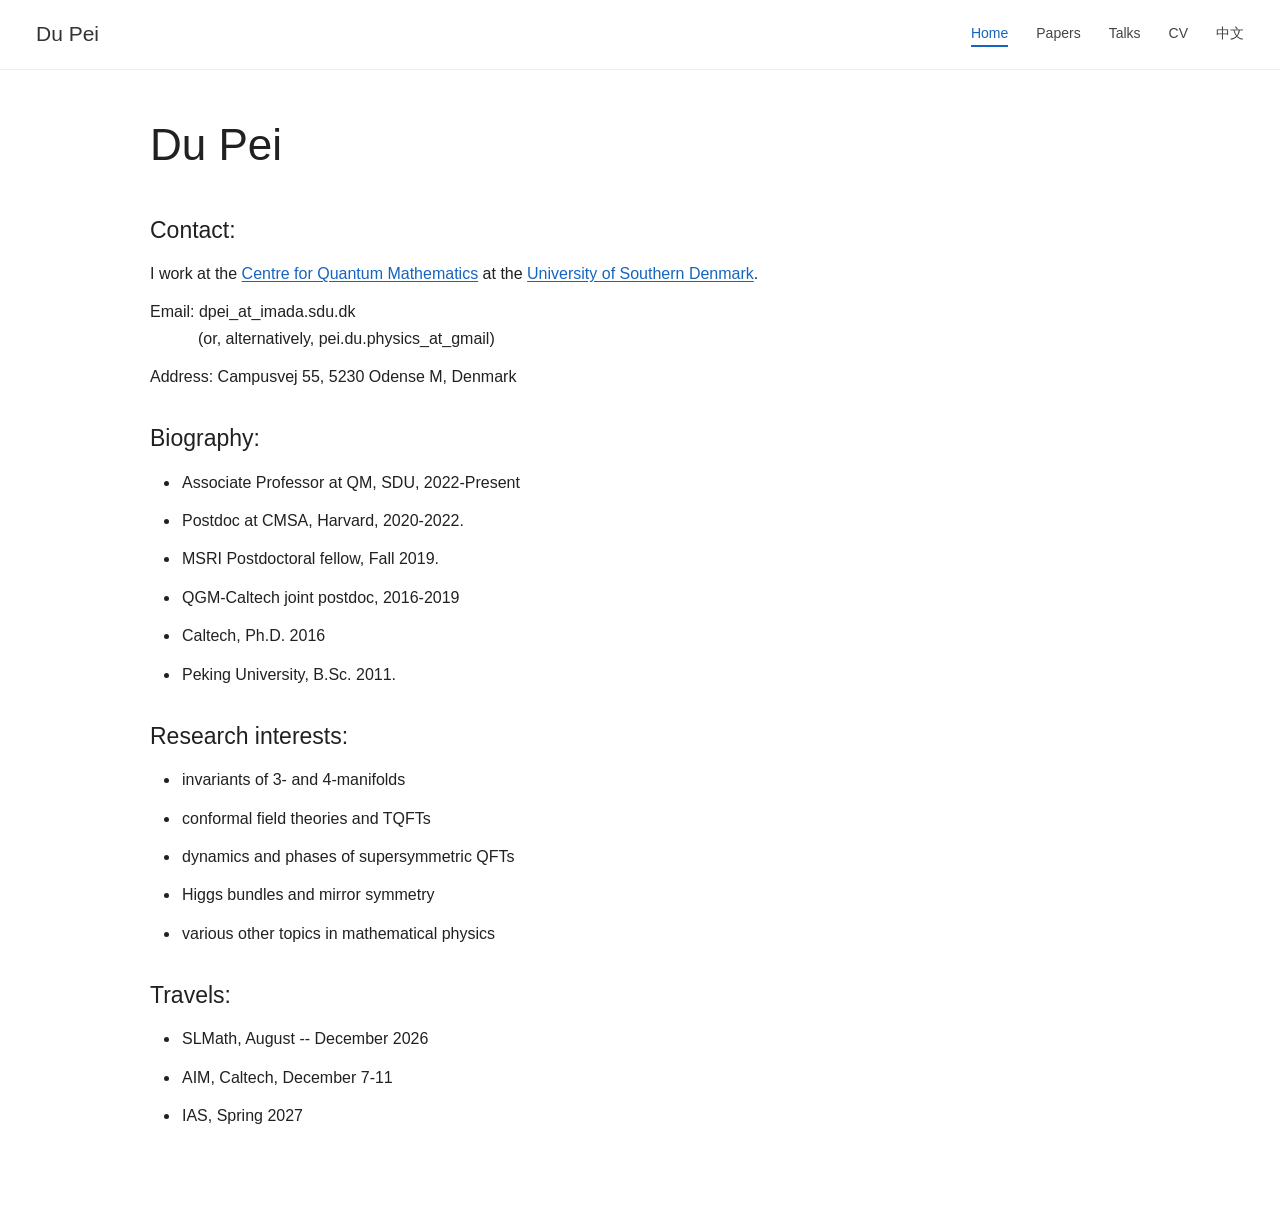
==== index.html @ ae13044e "Publish academic homepage with papers, talks, CV and Chinese versions" ====
<!doctype html>
<html lang="en"><head><meta charset="utf-8"><meta name="viewport" content="width=device-width,initial-scale=1">
<title>Du Pei</title><link rel="stylesheet" href="style.css"><script src="language.js" defer></script></head>
<body><a class="skip" href="#main">Skip to content</a>
<header class="site-header"><a class="site-name" href="index.html">Du Pei</a>
<nav aria-label="Main navigation"><a href="index.html" aria-current="page">Home</a><a href="papers.html">Papers</a><a href="talks.html">Talks</a><a href="assets/du-pei-cv-homepage.pdf">CV</a><a href="zh.html" lang="zh">中文</a></nav></header>
<main id="main"><h1>Du Pei</h1>
<section id="contact"><h2>Contact:</h2>
<p>I work at the <a href="https://www.sdu.dk/en/forskning/qm">Centre for Quantum Mathematics</a> at the <a href="https://www.sdu.dk/en">University of Southern Denmark</a>.</p>
<p>Email: dpei_at_imada.sdu.dk<br><span class="alternate-email">(or, alternatively, pei.du.physics_at_gmail)</span></p>
<p>Address: Campusvej 55, 5230 Odense M, Denmark</p></section>
<section id="biography"><h2>Biography:</h2><ul>
<li>Associate Professor at QM, SDU, 2022-Present</li>
<li>Postdoc at CMSA, Harvard, 2020-2022.</li>
<li>MSRI Postdoctoral fellow, Fall 2019.</li>
<li>QGM-Caltech joint postdoc, 2016-2019</li>
<li>Caltech, Ph.D. 2016</li>
<li>Peking University, B.Sc. 2011.</li></ul></section>
<section id="research"><h2>Research interests:</h2><ul>
<li>invariants of 3- and 4-manifolds</li><li>conformal field theories and TQFTs</li>
<li>dynamics and phases of supersymmetric QFTs</li><li>Higgs bundles and mirror symmetry</li>
<li>various other topics in mathematical physics</li></ul></section>
<section id="travels"><h2>Travels:</h2><ul>


<li>SLMath, August -- December 2026</li>
<li>AIM, Caltech, December 7-11</li><li>IAS, Spring 2027</li></ul></section>
</main></body></html>
---- style.css ----
*{box-sizing:border-box}
body{margin:0;background:white;color:#212121;font:16px/1.65 Arial,Helvetica,sans-serif}
a{color:#1565c0;text-decoration:underline;text-underline-offset:2px}a:hover{color:#0d47a1}a:focus-visible{outline:2px solid #1565c0;outline-offset:4px}
.site-header{display:flex;align-items:center;justify-content:space-between;gap:24px;padding:17px 36px;border-bottom:1px solid #eee}.site-name{color:#333;font-size:21px;text-decoration:none}
nav{display:flex;gap:28px;flex-wrap:wrap}nav a{color:#444;font-size:14px;text-decoration:none}nav a[aria-current="page"]{color:#1565c0;border-bottom:2px solid #1565c0}
.site-header{position:relative}.site-header nav{margin-left:auto}.language-switch{margin:0;white-space:nowrap;font-size:14px}.language-switch a{margin:0 3px}
@media(max-width:640px){.site-header nav{margin-left:0}.language-switch{position:absolute;right:20px;top:18px}}
main{max-width:1060px;margin:0 auto;padding:35px 40px 70px}h1{font-size:44px;font-weight:400;line-height:1.25;margin:12px 0 42px}h2{font-size:23px;font-weight:400;line-height:1.4;margin:32px 0 15px}p{margin:12px 0}ul{padding-left:30px;margin:12px 0 26px}li{padding-left:2px;margin:12px 0;overflow-wrap:anywhere}.alternate-email{padding-left:48px}.skip{position:absolute;left:10px;top:-100px;background:white;padding:8px}.skip:focus{top:8px}
@media(max-width:640px){.site-header{padding:15px 20px;align-items:flex-start;flex-direction:column;gap:12px}nav{gap:24px}main{padding:25px 22px 50px}h1{font-size:36px;margin-bottom:30px}h2{font-size:22px}.alternate-email{padding-left:20px}}
@media print{.site-header nav,.skip{display:none}main{max-width:none;padding:10px}body{font-size:11pt}a{color:inherit}li{break-inside:avoid}}
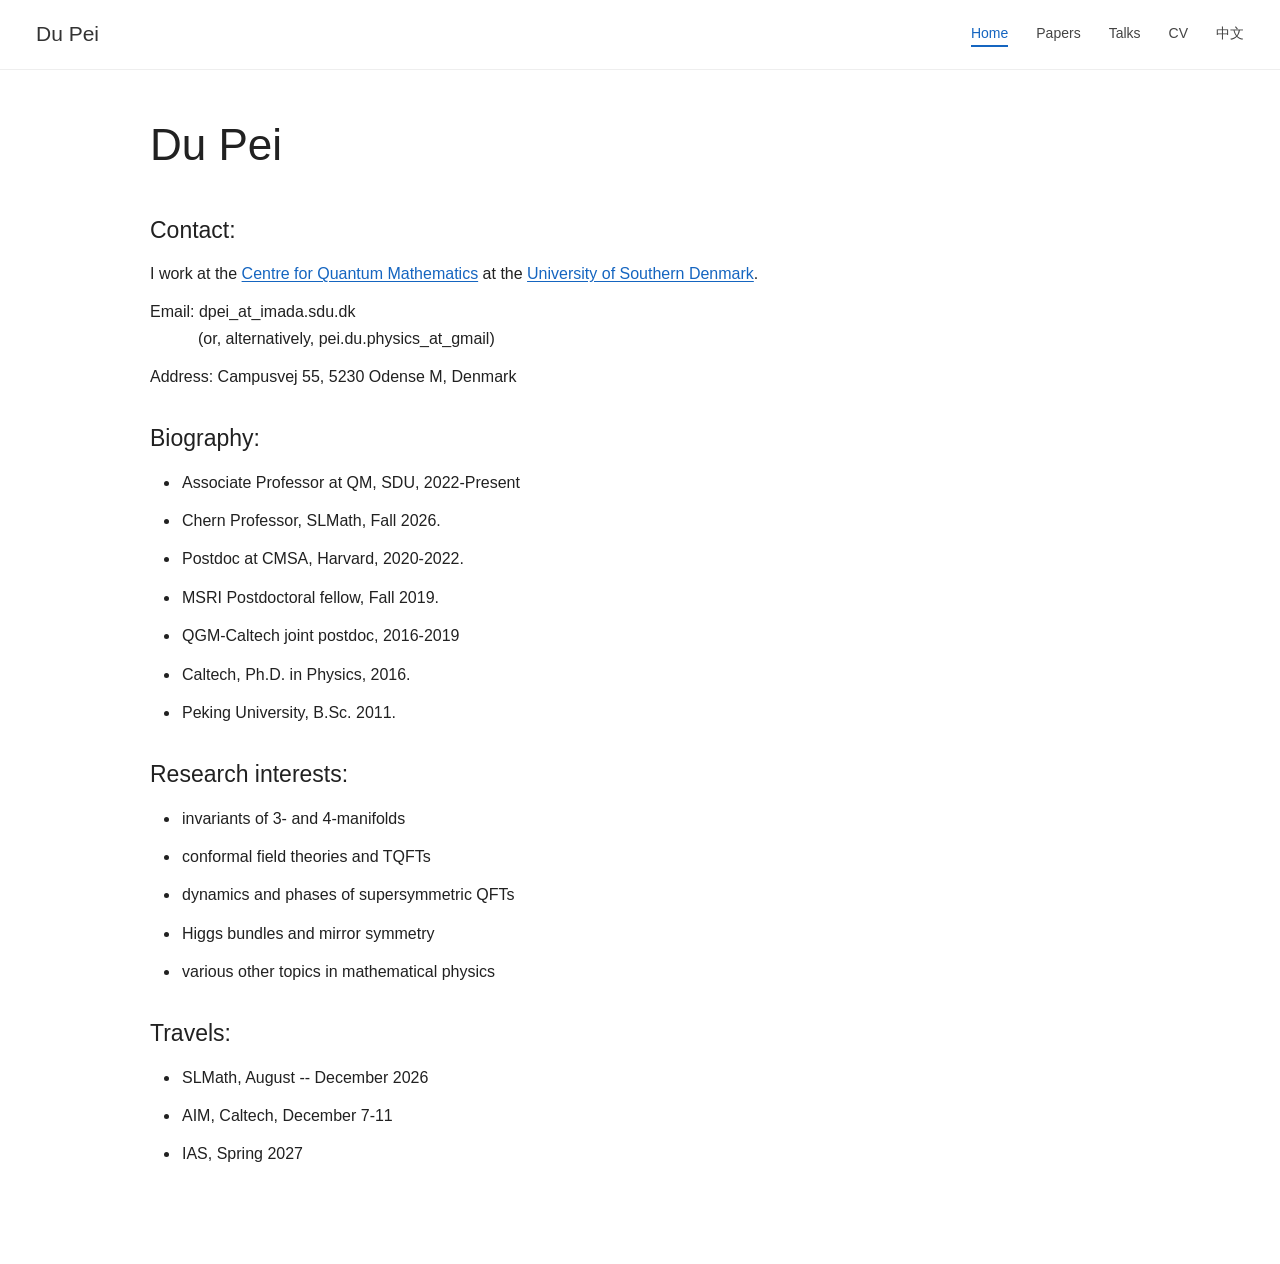
==== commit c421f57c: "Add Chern professorship and specify physics PhD in homepage biography" ====
--- a/index.html
+++ b/index.html
@@ -11,10 +11,11 @@
 <p>Address: Campusvej 55, 5230 Odense M, Denmark</p></section>
 <section id="biography"><h2>Biography:</h2><ul>
 <li>Associate Professor at QM, SDU, 2022-Present</li>
+<li>Chern Professor, SLMath, Fall 2026.</li>
 <li>Postdoc at CMSA, Harvard, 2020-2022.</li>
 <li>MSRI Postdoctoral fellow, Fall 2019.</li>
 <li>QGM-Caltech joint postdoc, 2016-2019</li>
-<li>Caltech, Ph.D. 2016</li>
+<li>Caltech, Ph.D. in Physics, 2016.</li>
 <li>Peking University, B.Sc. 2011.</li></ul></section>
 <section id="research"><h2>Research interests:</h2><ul>
 <li>invariants of 3- and 4-manifolds</li><li>conformal field theories and TQFTs</li>
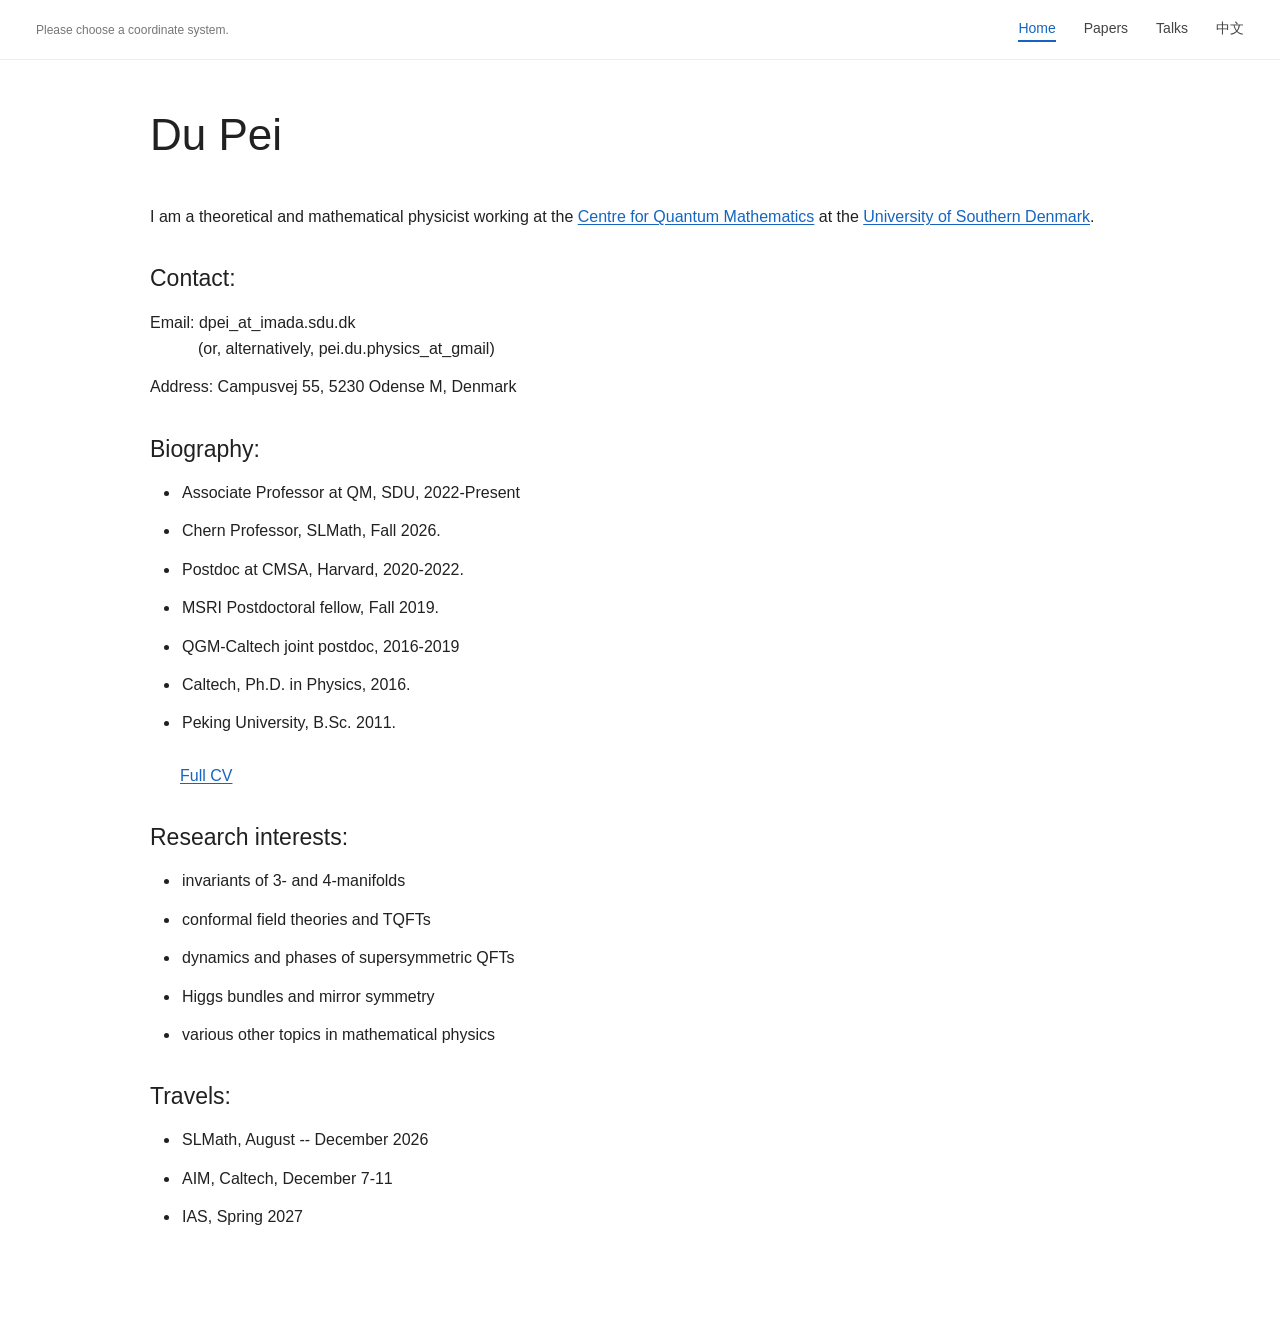
==== commit 89b1a956: "Update website" ====
--- a/index.html
+++ b/index.html
@@ -1,12 +1,13 @@
 <!doctype html>
 <html lang="en"><head><meta charset="utf-8"><meta name="viewport" content="width=device-width,initial-scale=1">
-<title>Du Pei</title><link rel="stylesheet" href="style.css"><script src="language.js" defer></script></head>
+<title>Du Pei</title><link rel="stylesheet" href="style.css"><script src="language.js" defer></script><script src="header.js" defer></script><script id="header-lines" type="application/json">[{"id": "H01", "text": "Hello."}, {"id": "H02", "text": "Hi!"}, {"id": "H03", "text": "Welcome."}, {"id": "H04", "text": "Thanks for shopping here; you won’t be charged—if you’re neutral…"}, {"id": "H05", "text": "Thanks for being local and unitary."}, {"id": "H06", "text": "A local chart."}, {"id": "H07", "text": "Locally well defined."}, {"id": "H08", "text": "Globally under construction."}, {"id": "H10", "text": "Some coordinates may help."}, {"id": "H11", "text": "In good coordinates."}, {"id": "H12", "text": "A point of contact."}, {"id": "H13", "text": "A work in progress."}, {"id": "H14", "text": "Please choose a coordinate system."}, {"id": "H19", "text": "This space is connected."}, {"id": "H20", "text": "At a generic point."}, {"id": "H25", "text": "Current state, subject to revision."}, {"id": "H26", "text": "Between two calculations."}, {"id": "H27", "text": "Here, for now."}, {"id": "H30", "text": "Thank you for visiting."}]</script></head>
 <body><a class="skip" href="#main">Skip to content</a>
-<header class="site-header"><a class="site-name" href="index.html">Du Pei</a>
-<nav aria-label="Main navigation"><a href="index.html" aria-current="page">Home</a><a href="papers.html">Papers</a><a href="talks.html">Talks</a><a href="assets/du-pei-cv-homepage.pdf">CV</a><a href="zh.html" lang="zh">中文</a></nav></header>
+<header class="site-header"><a class="site-tagline" href="index.html" aria-label="Du Pei — Home">Locally well defined.</a>
+<nav aria-label="Main navigation"><a href="index.html" aria-current="page">Home</a><a href="papers.html">Papers</a><a href="talks.html">Talks</a><a href="zh.html" lang="zh">中文</a></nav></header>
 <main id="main"><h1>Du Pei</h1>
+<p>I am a theoretical and mathematical physicist working at the <a href="https://www.sdu.dk/en/forskning/qm">Centre for Quantum Mathematics</a> at the <a href="https://www.sdu.dk/en">University of Southern Denmark</a>.</p>
 <section id="contact"><h2>Contact:</h2>
-<p>I work at the <a href="https://www.sdu.dk/en/forskning/qm">Centre for Quantum Mathematics</a> at the <a href="https://www.sdu.dk/en">University of Southern Denmark</a>.</p>
+
 <p>Email: dpei_at_imada.sdu.dk<br><span class="alternate-email">(or, alternatively, pei.du.physics_at_gmail)</span></p>
 <p>Address: Campusvej 55, 5230 Odense M, Denmark</p></section>
 <section id="biography"><h2>Biography:</h2><ul>
@@ -16,7 +17,7 @@
 <li>MSRI Postdoctoral fellow, Fall 2019.</li>
 <li>QGM-Caltech joint postdoc, 2016-2019</li>
 <li>Caltech, Ph.D. in Physics, 2016.</li>
-<li>Peking University, B.Sc. 2011.</li></ul></section>
+<li>Peking University, B.Sc. 2011.</li></ul><p class="cv-link"><a href="assets/du-pei-cv-homepage.pdf">Full CV</a></p></section>
 <section id="research"><h2>Research interests:</h2><ul>
 <li>invariants of 3- and 4-manifolds</li><li>conformal field theories and TQFTs</li>
 <li>dynamics and phases of supersymmetric QFTs</li><li>Higgs bundles and mirror symmetry</li>
@@ -26,4 +27,4 @@
 
 <li>SLMath, August -- December 2026</li>
 <li>AIM, Caltech, December 7-11</li><li>IAS, Spring 2027</li></ul></section>
-</main></body></html>
+</main><script>(()=>{if(location.protocol!=="https:"||!["du-pei-physics.github.io"].includes(location.hostname))return;const s=document.createElement("script");s.async=true;s.dataset.goatcounter="https://dpei.goatcounter.com/count";s.src="https://gc.zgo.at/count.js";document.head.appendChild(s);})();</script></body></html>
--- a/style.css
+++ b/style.css
@@ -1,10 +1,10 @@
 *{box-sizing:border-box}
 body{margin:0;background:white;color:#212121;font:16px/1.65 Arial,Helvetica,sans-serif}
 a{color:#1565c0;text-decoration:underline;text-underline-offset:2px}a:hover{color:#0d47a1}a:focus-visible{outline:2px solid #1565c0;outline-offset:4px}
-.site-header{display:flex;align-items:center;justify-content:space-between;gap:24px;padding:17px 36px;border-bottom:1px solid #eee}.site-name{color:#333;font-size:21px;text-decoration:none}
-nav{display:flex;gap:28px;flex-wrap:wrap}nav a{color:#444;font-size:14px;text-decoration:none}nav a[aria-current="page"]{color:#1565c0;border-bottom:2px solid #1565c0}
+.site-header{display:flex;align-items:center;justify-content:space-between;gap:24px;padding:17px 36px;border-bottom:1px solid #eee}.site-tagline{color:#767676;font-size:12px;line-height:1.5;text-decoration:none;max-width:36rem;min-width:0}.site-tagline:hover{color:#666}
+nav{display:flex;gap:28px;flex-wrap:wrap;flex-shrink:0}nav a{color:#444;font-size:14px;text-decoration:none}nav a[aria-current="page"]{color:#1565c0;border-bottom:2px solid #1565c0}
 .site-header{position:relative}.site-header nav{margin-left:auto}.language-switch{margin:0;white-space:nowrap;font-size:14px}.language-switch a{margin:0 3px}
-@media(max-width:640px){.site-header nav{margin-left:0}.language-switch{position:absolute;right:20px;top:18px}}
-main{max-width:1060px;margin:0 auto;padding:35px 40px 70px}h1{font-size:44px;font-weight:400;line-height:1.25;margin:12px 0 42px}h2{font-size:23px;font-weight:400;line-height:1.4;margin:32px 0 15px}p{margin:12px 0}ul{padding-left:30px;margin:12px 0 26px}li{padding-left:2px;margin:12px 0;overflow-wrap:anywhere}.alternate-email{padding-left:48px}.skip{position:absolute;left:10px;top:-100px;background:white;padding:8px}.skip:focus{top:8px}
+@media(max-width:640px){.site-header nav{margin-left:0}.language-switch{position:absolute;right:20px;top:18px}.site-header:has(.language-switch) .site-tagline{padding-right:60px}}
+main{max-width:1060px;margin:0 auto;padding:35px 40px 70px}h1{font-size:44px;font-weight:400;line-height:1.25;margin:12px 0 42px}h2{font-size:23px;font-weight:400;line-height:1.4;margin:32px 0 15px}p{margin:12px 0}ul{padding-left:30px;margin:12px 0 26px}li{padding-left:2px;margin:12px 0;overflow-wrap:anywhere}.cv-link{padding-left:30px}.alternate-email{padding-left:48px}.skip{position:absolute;left:10px;top:-100px;background:white;padding:8px}.skip:focus{top:8px}
 @media(max-width:640px){.site-header{padding:15px 20px;align-items:flex-start;flex-direction:column;gap:12px}nav{gap:24px}main{padding:25px 22px 50px}h1{font-size:36px;margin-bottom:30px}h2{font-size:22px}.alternate-email{padding-left:20px}}
 @media print{.site-header nav,.skip{display:none}main{max-width:none;padding:10px}body{font-size:11pt}a{color:inherit}li{break-inside:avoid}}
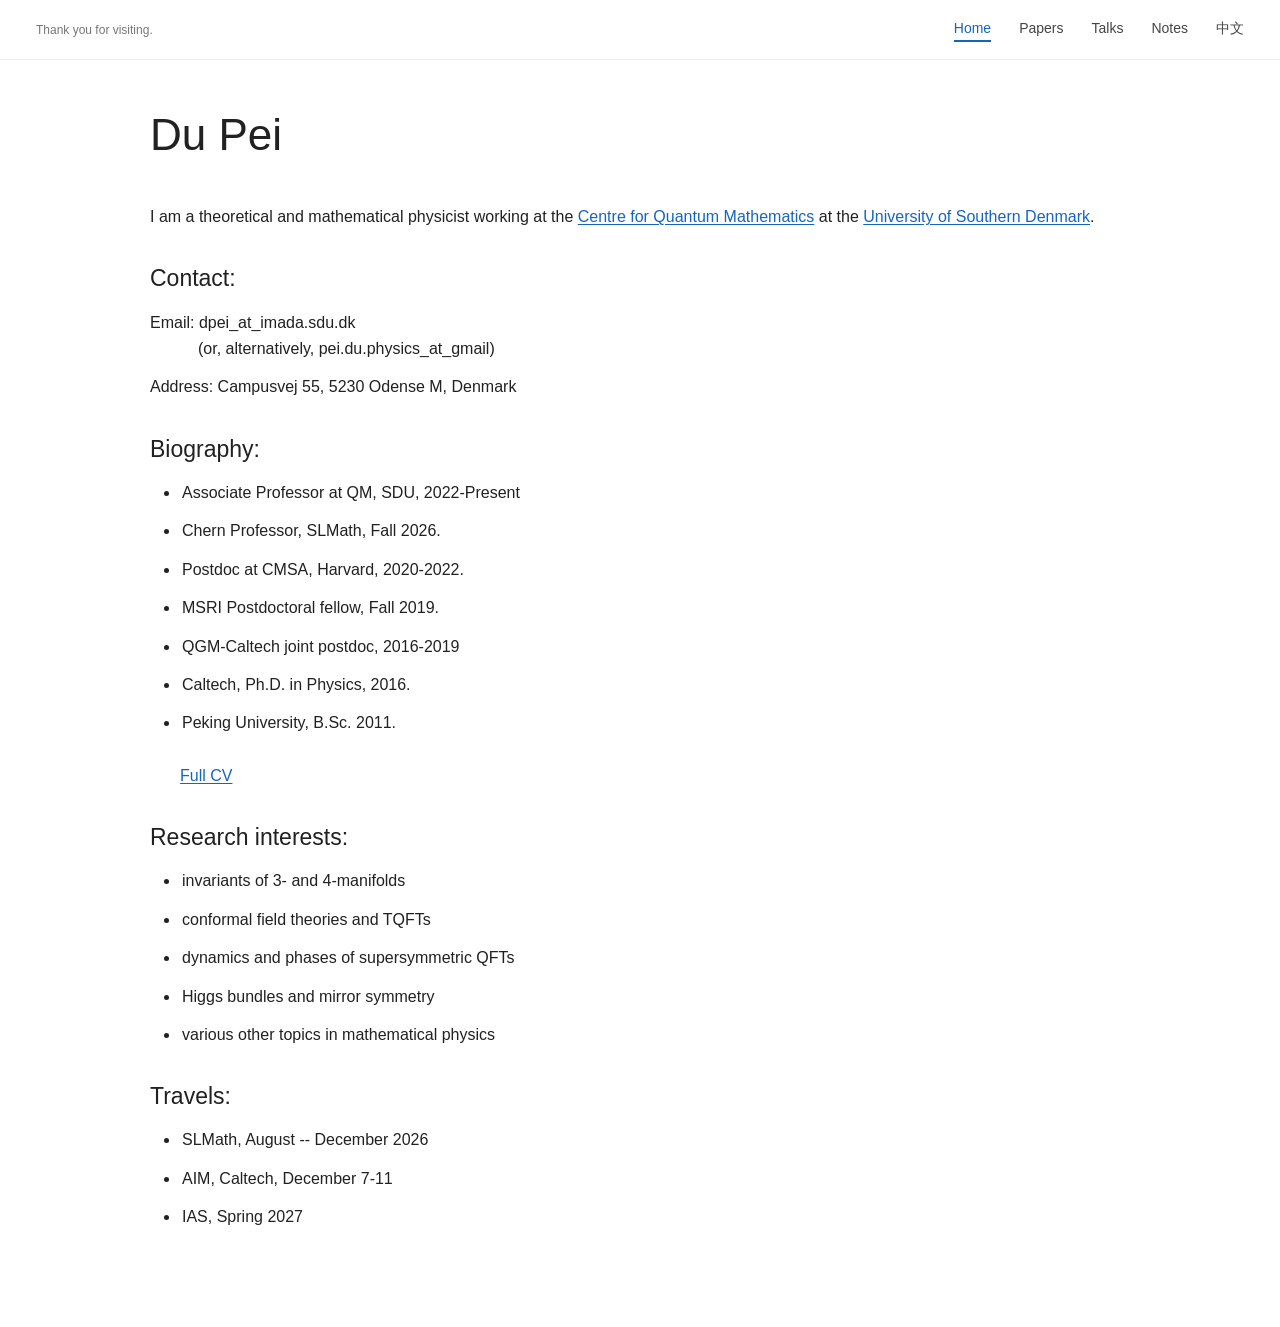
==== commit f96d96f3: "Update website" ====
--- a/index.html
+++ b/index.html
@@ -3,7 +3,7 @@
 <title>Du Pei</title><link rel="stylesheet" href="style.css"><script src="language.js" defer></script><script src="header.js" defer></script><script id="header-lines" type="application/json">[{"id": "H01", "text": "Hello."}, {"id": "H02", "text": "Hi!"}, {"id": "H03", "text": "Welcome."}, {"id": "H04", "text": "Thanks for shopping here; you won’t be charged—if you’re neutral…"}, {"id": "H05", "text": "Thanks for being local and unitary."}, {"id": "H06", "text": "A local chart."}, {"id": "H07", "text": "Locally well defined."}, {"id": "H08", "text": "Globally under construction."}, {"id": "H10", "text": "Some coordinates may help."}, {"id": "H11", "text": "In good coordinates."}, {"id": "H12", "text": "A point of contact."}, {"id": "H13", "text": "A work in progress."}, {"id": "H14", "text": "Please choose a coordinate system."}, {"id": "H19", "text": "This space is connected."}, {"id": "H20", "text": "At a generic point."}, {"id": "H25", "text": "Current state, subject to revision."}, {"id": "H26", "text": "Between two calculations."}, {"id": "H27", "text": "Here, for now."}, {"id": "H30", "text": "Thank you for visiting."}]</script></head>
 <body><a class="skip" href="#main">Skip to content</a>
 <header class="site-header"><a class="site-tagline" href="index.html" aria-label="Du Pei — Home">Locally well defined.</a>
-<nav aria-label="Main navigation"><a href="index.html" aria-current="page">Home</a><a href="papers.html">Papers</a><a href="talks.html">Talks</a><a href="zh.html" lang="zh">中文</a></nav></header>
+<nav aria-label="Main navigation"><a href="index.html" aria-current="page">Home</a><a href="papers.html">Papers</a><a href="talks.html">Talks</a><a href="notes.html">Notes</a><a href="zh.html" lang="zh">中文</a></nav></header>
 <main id="main"><h1>Du Pei</h1>
 <p>I am a theoretical and mathematical physicist working at the <a href="https://www.sdu.dk/en/forskning/qm">Centre for Quantum Mathematics</a> at the <a href="https://www.sdu.dk/en">University of Southern Denmark</a>.</p>
 <section id="contact"><h2>Contact:</h2>
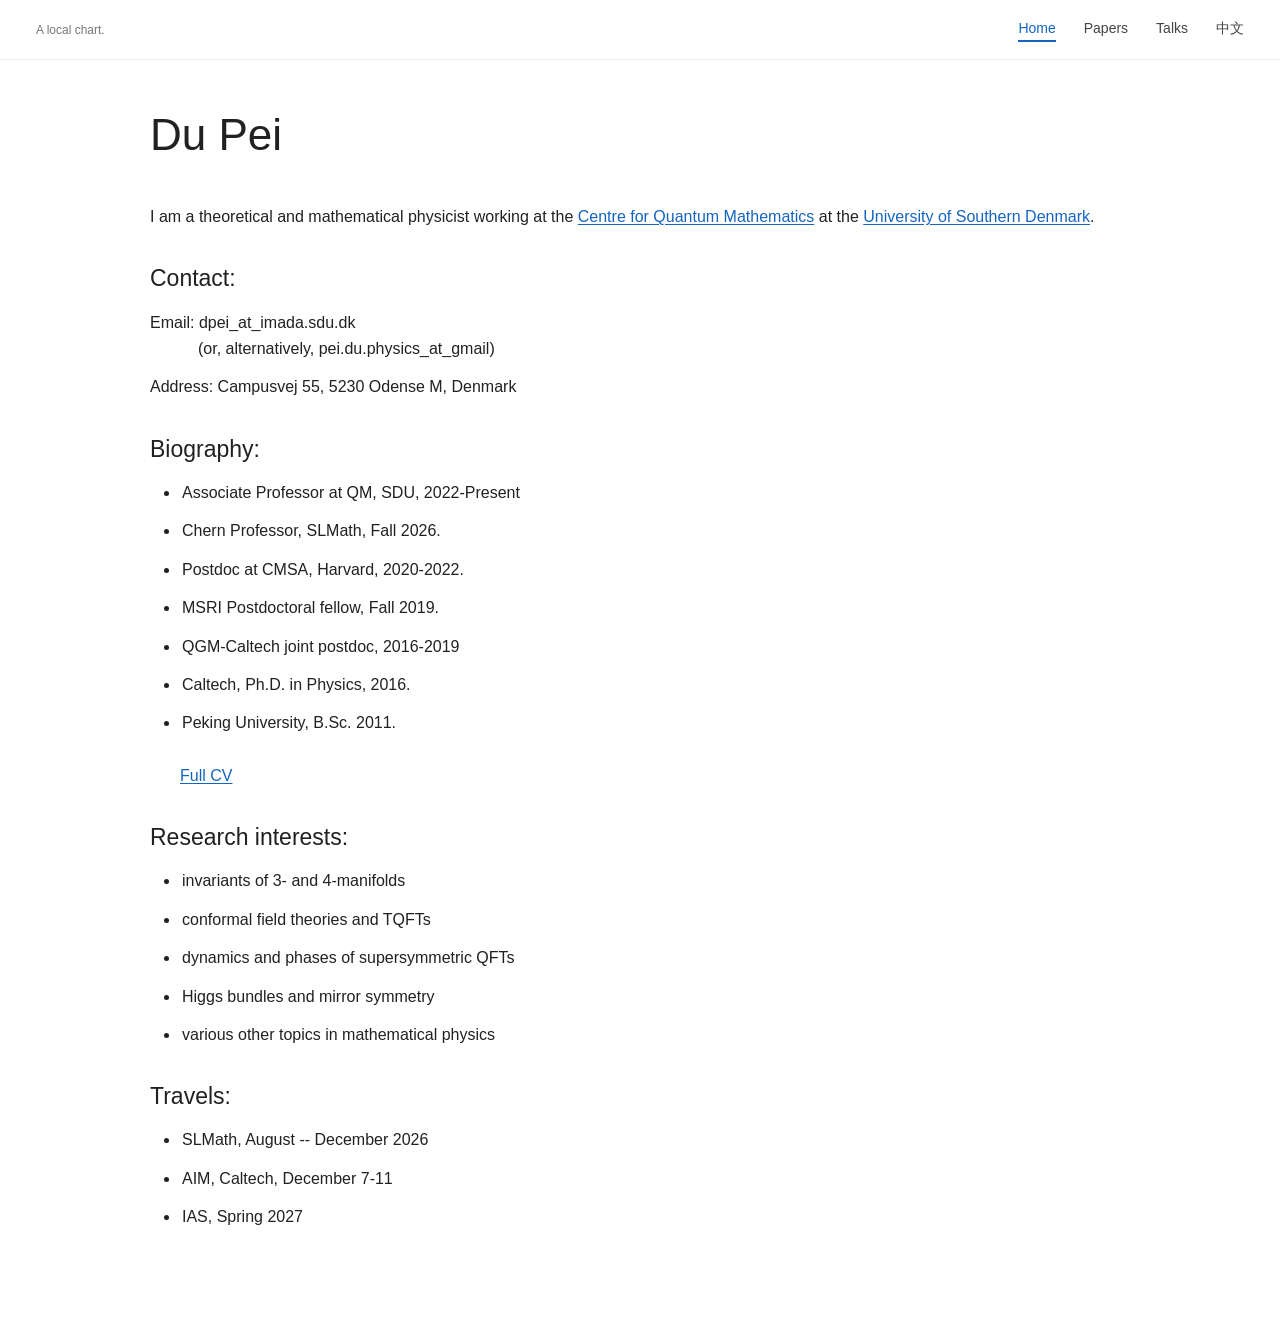
==== commit 27086a45: "Update website" ====
--- a/index.html
+++ b/index.html
@@ -3,7 +3,7 @@
 <title>Du Pei</title><link rel="stylesheet" href="style.css"><script src="language.js" defer></script><script src="header.js" defer></script><script id="header-lines" type="application/json">[{"id": "H01", "text": "Hello."}, {"id": "H02", "text": "Hi!"}, {"id": "H03", "text": "Welcome."}, {"id": "H04", "text": "Thanks for shopping here; you won’t be charged—if you’re neutral…"}, {"id": "H05", "text": "Thanks for being local and unitary."}, {"id": "H06", "text": "A local chart."}, {"id": "H07", "text": "Locally well defined."}, {"id": "H08", "text": "Globally under construction."}, {"id": "H10", "text": "Some coordinates may help."}, {"id": "H11", "text": "In good coordinates."}, {"id": "H12", "text": "A point of contact."}, {"id": "H13", "text": "A work in progress."}, {"id": "H14", "text": "Please choose a coordinate system."}, {"id": "H19", "text": "This space is connected."}, {"id": "H20", "text": "At a generic point."}, {"id": "H25", "text": "Current state, subject to revision."}, {"id": "H26", "text": "Between two calculations."}, {"id": "H27", "text": "Here, for now."}, {"id": "H30", "text": "Thank you for visiting."}]</script></head>
 <body><a class="skip" href="#main">Skip to content</a>
 <header class="site-header"><a class="site-tagline" href="index.html" aria-label="Du Pei — Home">Locally well defined.</a>
-<nav aria-label="Main navigation"><a href="index.html" aria-current="page">Home</a><a href="papers.html">Papers</a><a href="talks.html">Talks</a><a href="notes.html">Notes</a><a href="zh.html" lang="zh">中文</a></nav></header>
+<nav aria-label="Main navigation"><a href="index.html" aria-current="page">Home</a><a href="papers.html">Papers</a><a href="talks.html">Talks</a><a href="zh.html" lang="zh">中文</a></nav></header>
 <main id="main"><h1>Du Pei</h1>
 <p>I am a theoretical and mathematical physicist working at the <a href="https://www.sdu.dk/en/forskning/qm">Centre for Quantum Mathematics</a> at the <a href="https://www.sdu.dk/en">University of Southern Denmark</a>.</p>
 <section id="contact"><h2>Contact:</h2>
